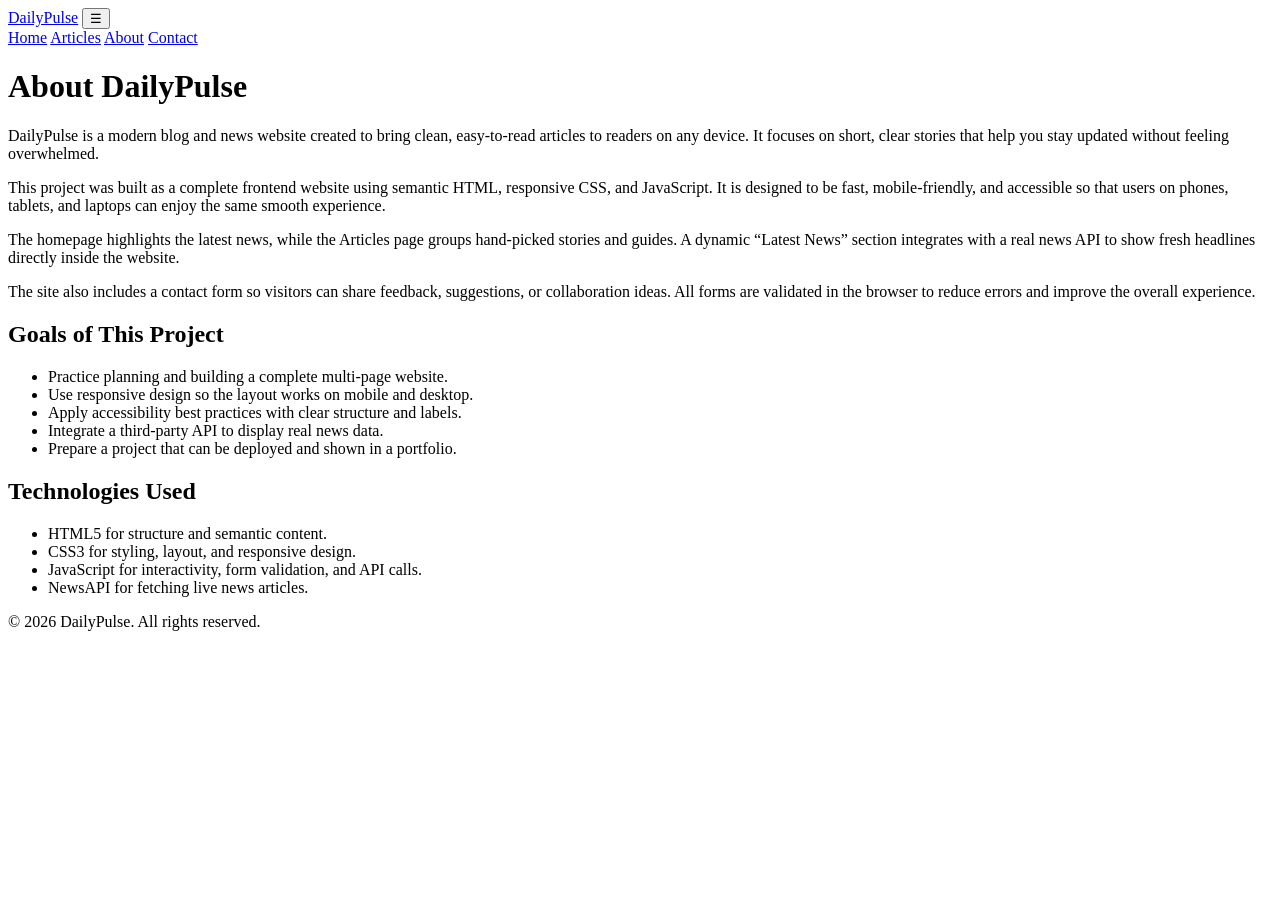
==== about.html @ 52040c7a "Add about.html for DailyPulse website" ====
<!DOCTYPE html>
<html lang="en">
<head>
  <meta charset="UTF-8" />
  <meta name="viewport" content="width=device-width, initial-scale=1.0" />
  <meta name="description" content="About DailyPulse news website." />
  <title>DailyPulse | About</title>
  <link rel="stylesheet" href="css/style.css" />
  <script defer src="js/main.js"></script>
</head>
<body>
  <header class="site-header">
    <div class="container header-inner">
      <a href="index.html" class="logo">DailyPulse</a>
      <button class="menu-toggle" aria-label="Toggle navigation" aria-expanded="false">☰</button>
      <nav class="nav">
        <a href="index.html">Home</a>
        <a href="articles.html">Articles</a>
        <a href="about.html" class="active">About</a>
        <a href="contact.html">Contact</a>
      </nav>
    </div>
  </header>

  <main class="container section">
    <h1>About DailyPulse</h1>

    <p>
      DailyPulse is a modern blog and news website created to bring clean, easy‑to‑read articles to readers on any device.
      It focuses on short, clear stories that help you stay updated without feeling overwhelmed.
    </p>

    <p>
      This project was built as a complete frontend website using semantic HTML, responsive CSS, and JavaScript.
      It is designed to be fast, mobile‑friendly, and accessible so that users on phones, tablets, and laptops can enjoy the same smooth experience.
    </p>

    <p>
      The homepage highlights the latest news, while the Articles page groups hand‑picked stories and guides.
      A dynamic “Latest News” section integrates with a real news API to show fresh headlines directly inside the website.
    </p>

    <p>
      The site also includes a contact form so visitors can share feedback, suggestions, or collaboration ideas.
      All forms are validated in the browser to reduce errors and improve the overall experience.
    </p>

    <h2>Goals of This Project</h2>
    <ul>
      <li>Practice planning and building a complete multi‑page website.</li>
      <li>Use responsive design so the layout works on mobile and desktop.</li>
      <li>Apply accessibility best practices with clear structure and labels.</li>
      <li>Integrate a third‑party API to display real news data.</li>
      <li>Prepare a project that can be deployed and shown in a portfolio.</li>
    </ul>

    <h2>Technologies Used</h2>
    <ul>
      <li>HTML5 for structure and semantic content.</li>
      <li>CSS3 for styling, layout, and responsive design.</li>
      <li>JavaScript for interactivity, form validation, and API calls.</li>
      <li>NewsAPI for fetching live news articles.</li>
    </ul>
  </main>

  <footer class="site-footer">
    <div class="container">
      <p>© 2026 DailyPulse. All rights reserved.</p>
    </div>
  </footer>
</body>
</html>
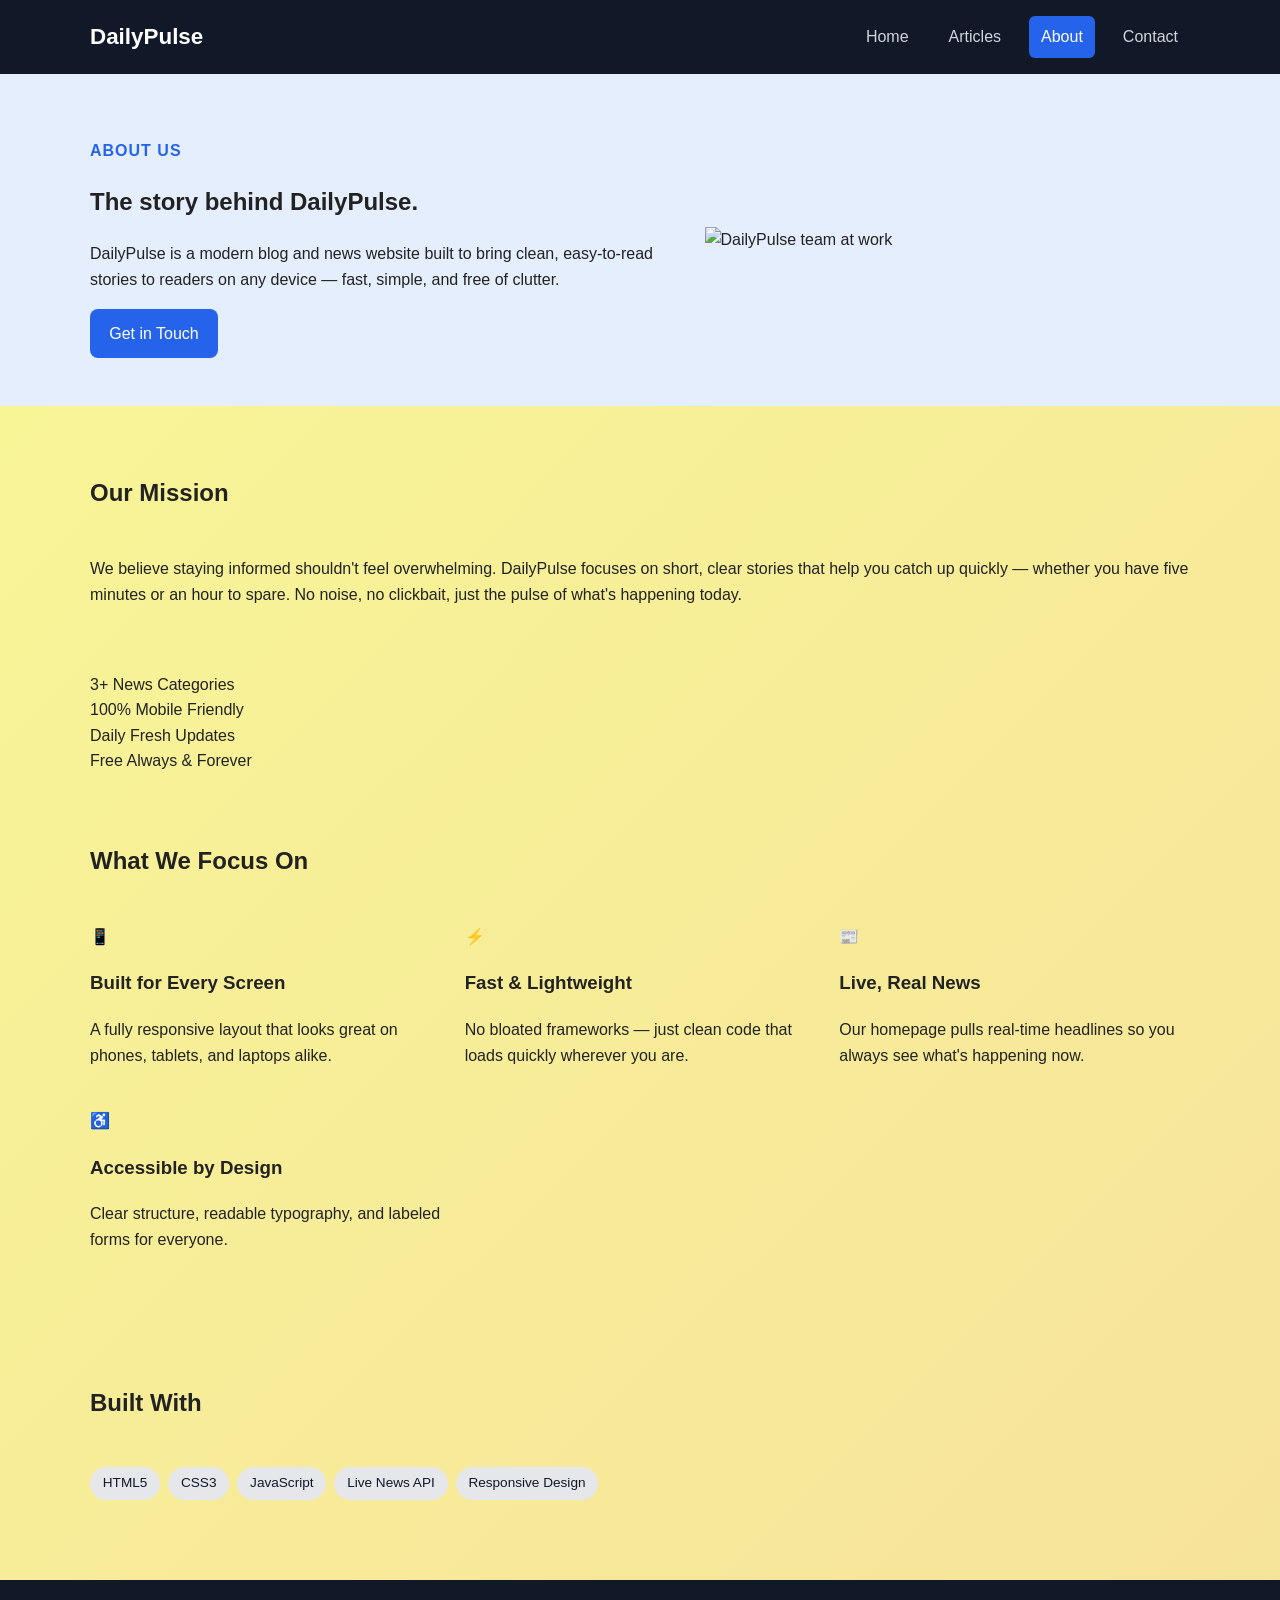
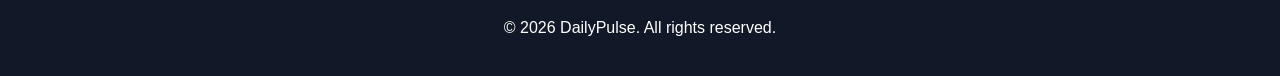
==== commit 72b90369: "Update about.html" ====
--- a/about.html
+++ b/about.html
@@ -3,10 +3,14 @@
 <head>
   <meta charset="UTF-8" />
   <meta name="viewport" content="width=device-width, initial-scale=1.0" />
-  <meta name="description" content="About DailyPulse news website." />
   <title>DailyPulse | About</title>
+  <meta name="description" content="Learn about DailyPulse — a clean, modern news and blog website delivering fresh stories every day." />
+  <link rel="manifest" href="manifest.json">
+  <link rel="icon" type="image/png" sizes="192x192" href="icons/launchericon-192x192.png">
+  <link rel="apple-touch-icon" href="icons/launchericon-192x192.png">
+  <meta name="theme-color" content="#2563eb">
   <link rel="stylesheet" href="css/style.css" />
-  <script defer src="js/main.js"></script>
+  <script defer src="main/main.js"></script>
 </head>
 <body>
   <header class="site-header">
@@ -22,45 +26,101 @@
     </div>
   </header>
 
-  <main class="container section">
-    <h1>About DailyPulse</h1>
+  <main>
+    <!-- Page hero -->
+    <section class="hero">
+      <div class="container hero-grid">
+        <div class="hero-content">
+          <p class="eyebrow">About Us</p>
+          <h1>The story behind DailyPulse.</h1>
+          <p>
+            DailyPulse is a modern blog and news website built to bring clean, easy-to-read
+            stories to readers on any device — fast, simple, and free of clutter.
+          </p>
+          <a href="contact.html" class="btn">Get in Touch</a>
+        </div>
+        <div class="hero-image">
+          <img src="hero.jpg?v=2" alt="DailyPulse team at work" loading="lazy" />
+        </div>
+      </div>
+    </section>
 
-    <p>
-      DailyPulse is a modern blog and news website created to bring clean, easy‑to‑read articles to readers on any device.
-      It focuses on short, clear stories that help you stay updated without feeling overwhelmed.
-    </p>
+    <!-- Mission -->
+    <section class="container section">
+      <div class="section-header">
+        <h2>Our Mission</h2>
+      </div>
+      <p>
+        We believe staying informed shouldn't feel overwhelming. DailyPulse focuses on
+        short, clear stories that help you catch up quickly — whether you have five minutes
+        or an hour to spare. No noise, no clickbait, just the pulse of what's happening today.
+      </p>
+    </section>
 
-    <p>
-      This project was built as a complete frontend website using semantic HTML, responsive CSS, and JavaScript.
-      It is designed to be fast, mobile‑friendly, and accessible so that users on phones, tablets, and laptops can enjoy the same smooth experience.
-    </p>
+    <!-- Stats strip -->
+    <section class="container">
+      <div class="stats-grid">
+        <div class="stat-card">
+          <span class="stat-number">3+</span>
+          <span class="stat-label">News Categories</span>
+        </div>
+        <div class="stat-card">
+          <span class="stat-number">100%</span>
+          <span class="stat-label">Mobile Friendly</span>
+        </div>
+        <div class="stat-card">
+          <span class="stat-number">Daily</span>
+          <span class="stat-label">Fresh Updates</span>
+        </div>
+        <div class="stat-card">
+          <span class="stat-number">Free</span>
+          <span class="stat-label">Always & Forever</span>
+        </div>
+      </div>
+    </section>
 
-    <p>
-      The homepage highlights the latest news, while the Articles page groups hand‑picked stories and guides.
-      A dynamic “Latest News” section integrates with a real news API to show fresh headlines directly inside the website.
-    </p>
+    <!-- Goals -->
+    <section class="container section">
+      <div class="section-header">
+        <h2>What We Focus On</h2>
+      </div>
+      <div class="card-grid feature-grid">
+        <div class="feature-card">
+          <div class="feature-icon">📱</div>
+          <h3>Built for Every Screen</h3>
+          <p>A fully responsive layout that looks great on phones, tablets, and laptops alike.</p>
+        </div>
+        <div class="feature-card">
+          <div class="feature-icon">⚡</div>
+          <h3>Fast & Lightweight</h3>
+          <p>No bloated frameworks — just clean code that loads quickly wherever you are.</p>
+        </div>
+        <div class="feature-card">
+          <div class="feature-icon">📰</div>
+          <h3>Live, Real News</h3>
+          <p>Our homepage pulls real-time headlines so you always see what's happening now.</p>
+        </div>
+        <div class="feature-card">
+          <div class="feature-icon">♿</div>
+          <h3>Accessible by Design</h3>
+          <p>Clear structure, readable typography, and labeled forms for everyone.</p>
+        </div>
+      </div>
+    </section>
 
-    <p>
-      The site also includes a contact form so visitors can share feedback, suggestions, or collaboration ideas.
-      All forms are validated in the browser to reduce errors and improve the overall experience.
-    </p>
-
-    <h2>Goals of This Project</h2>
-    <ul>
-      <li>Practice planning and building a complete multi‑page website.</li>
-      <li>Use responsive design so the layout works on mobile and desktop.</li>
-      <li>Apply accessibility best practices with clear structure and labels.</li>
-      <li>Integrate a third‑party API to display real news data.</li>
-      <li>Prepare a project that can be deployed and shown in a portfolio.</li>
-    </ul>
-
-    <h2>Technologies Used</h2>
-    <ul>
-      <li>HTML5 for structure and semantic content.</li>
-      <li>CSS3 for styling, layout, and responsive design.</li>
-      <li>JavaScript for interactivity, form validation, and API calls.</li>
-      <li>NewsAPI for fetching live news articles.</li>
-    </ul>
+    <!-- Tech stack -->
+    <section class="container section">
+      <div class="section-header">
+        <h2>Built With</h2>
+      </div>
+      <div class="article-tags">
+        <span class="tag">HTML5</span>
+        <span class="tag">CSS3</span>
+        <span class="tag">JavaScript</span>
+        <span class="tag">Live News API</span>
+        <span class="tag">Responsive Design</span>
+      </div>
+    </section>
   </main>
 
   <footer class="site-footer">
--- a/css/style.css
+++ b/css/style.css
@@ -0,0 +1,305 @@
+* {
+  box-sizing: border-box;
+}
+
+body {
+  margin: 0;
+  font-family: Arial, sans-serif;
+  line-height: 1.6;
+  color: #222;
+  background: linear-gradient(135deg, #f1f13b89, #ea8f2670, #f22eaa6d);
+  background-size: 400% 400%;
+  animation: bgGradientMove 18s ease infinite;
+}
+
+img {
+  max-width: 100%;
+  display: block;
+}
+
+a {
+  text-decoration: none;
+  color: inherit;
+}
+
+.container {
+  width: min(1100px, 92%);
+  margin: 0 auto;
+}
+
+.site-header {
+  position: sticky;
+  top: 0;
+  z-index: 1000;
+  background: #111827;
+  color: #fff;
+}
+.site-footer {
+  background: #111827;
+  color: #fff;
+}
+
+.header-inner {
+  display: flex;
+  align-items: center;
+  justify-content: space-between;
+  padding: 1rem 0;
+  gap: 1rem;
+}
+
+.logo {
+  font-size: 1.4rem;
+  font-weight: 700;
+}
+
+.nav {
+  display: flex;
+  gap: 1rem;
+}
+
+.nav a {
+  color: #d1d5db;
+  padding: 0.5rem 0.75rem;
+  border-radius: 6px;
+}
+
+.nav a.active,
+.nav a:hover {
+  background: #2563eb;
+  color: #fff;
+}
+
+.menu-toggle {
+  display: none;
+  background: transparent;
+  color: #fff;
+  border: 1px solid #fff;
+  padding: 0.4rem 0.7rem;
+  border-radius: 6px;
+  cursor: pointer;
+}
+
+.hero {
+  background: #e5eefc;
+  padding: 3rem 0;
+}
+
+.hero-grid {
+  display: grid;
+  grid-template-columns: 1.2fr 1fr;
+  gap: 2rem;
+  align-items: center;
+}
+
+.eyebrow {
+  color: #2563eb;
+  font-weight: 700;
+  text-transform: uppercase;
+  letter-spacing: 1px;
+}
+
+.section {
+  padding: 3rem 0;
+}
+
+.card-grid {
+  display: grid;
+  grid-template-columns: repeat(3, 1fr);
+  gap: 1.5rem;
+}
+
+.card {
+  background: #fff;
+  border-radius: 12px;
+  overflow: hidden;
+  box-shadow: 0 8px 24px rgba(0,0,0,0.08);
+  position: relative;
+  transition: transform 0.2s ease, box-shadow 0.2s ease;
+}
+
+.card:hover {
+  transform: translateY(-4px);
+  box-shadow: 0 12px 30px rgba(0, 0, 0, 0.14);
+}
+
+.card img {
+  height: 180px;
+  object-fit: cover;
+}
+
+.card-body {
+  padding: 1rem;
+}
+
+.card-body h3 {
+  margin-top: 0;
+}
+
+.card-body p {
+  font-size: 0.9rem;
+  color: #4b5563;
+}
+
+.card-meta {
+  display: flex;
+  justify-content: space-between;
+  font-size: 0.8rem;
+  color: #6b7280;
+  margin-top: 0.4rem;
+}
+
+.article-list {
+  display: grid;
+  gap: 1rem;
+}
+
+.article-item,
+.newsletter,
+.contact-form {
+  background: #fff;
+  padding: 1.5rem;
+  border-radius: 12px;
+  box-shadow: 0 8px 24px rgba(0,0,0,0.08);
+}
+
+.article-categories {
+  margin-bottom: 2rem;
+}
+
+.article-tags {
+  display: flex;
+  flex-wrap: wrap;
+  gap: 0.5rem;
+  margin-top: 0.75rem;
+}
+
+.tag {
+  background: #e5e7eb;
+  color: #111827;
+  padding: 0.35rem 0.8rem;
+  border-radius: 999px;
+  font-size: 0.85rem;
+}
+
+.article-featured .featured {
+  border-left: 4px solid #2563eb;
+}
+
+.btn {
+  display: inline-block;
+  background: #2563eb;
+  color: #fff;
+  padding: 0.75rem 1.2rem;
+  border: none;
+  border-radius: 8px;
+  cursor: pointer;
+}
+
+.newsletter-form,
+.contact-form {
+  display: grid;
+  gap: 1rem;
+  margin-top: 1rem;
+}
+
+.form-group {
+  display: grid;
+  gap: 0.4rem;
+}
+
+input,
+textarea {
+  width: 100%;
+  padding: 0.85rem;
+  border: 1px solid #cbd5e1;
+  border-radius: 8px;
+  font: inherit;
+}
+
+.error {
+  color: #dc2626;
+  font-size: 0.9rem;
+}
+
+.success {
+  color: #16a34a;
+  font-weight: 700;
+}
+
+.site-footer {
+  text-align: center;
+  padding: 1.2rem 0;
+  margin-top: 2rem;
+}
+
+.section-header {
+  display: flex;
+  justify-content: space-between;
+  align-items: center;
+  gap: 1rem;
+  margin-bottom: 1.5rem;
+}
+
+.topic-filter {
+  display: flex;
+  gap: 0.5rem;
+  flex-wrap: wrap;
+}
+
+.topic-btn {
+  background: #e5e7eb;
+  border: none;
+  padding: 0.4rem 0.9rem;
+  border-radius: 999px;
+  font-size: 0.9rem;
+  cursor: pointer;
+}
+
+.topic-btn.active {
+  background: #2563eb;
+  color: #fff;
+}
+
+.news-grid {
+  min-height: 120px;
+}
+
+@keyframes bgGradientMove {
+  0% {
+    background-position: 0% 50%;
+  }
+  50% {
+    background-position: 100% 50%;
+  }
+  100% {
+    background-position: 0% 50%;
+  }
+}
+
+@media (max-width: 900px) {
+  .hero-grid,
+  .card-grid {
+    grid-template-columns: 1fr;
+  }
+}
+
+@media (max-width: 768px) {
+  .menu-toggle {
+    display: block;
+  }
+
+  .nav {
+    display: none;
+    flex-direction: column;
+    width: 100%;
+    padding-top: 1rem;
+  }
+
+  .nav.open {
+    display: flex;
+  }
+
+  .header-inner {
+    flex-wrap: wrap;
+  }
+}
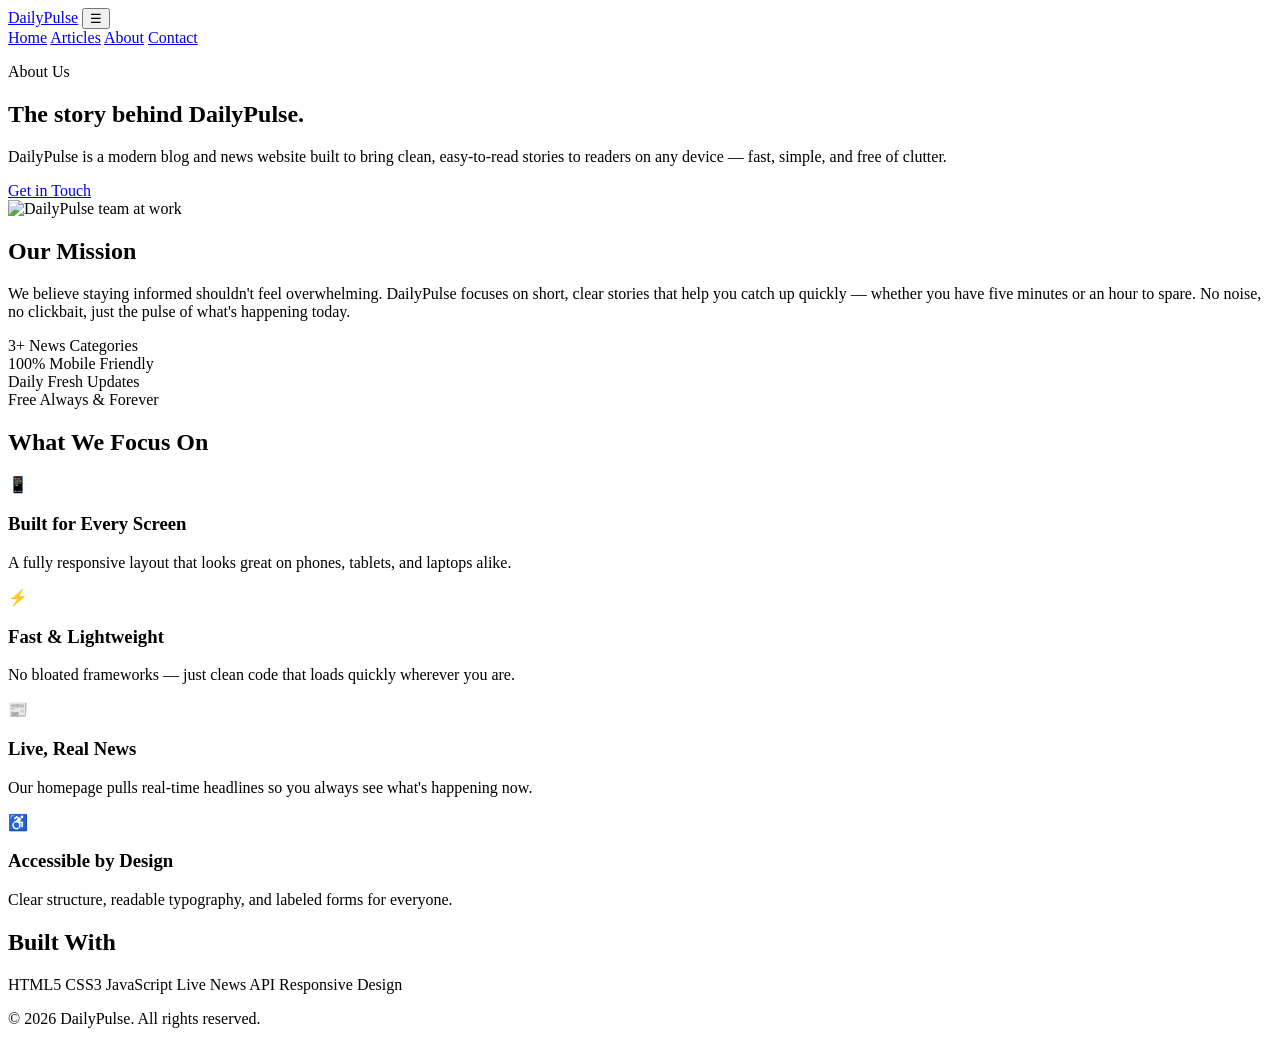
==== commit 02020133: "Update about.html" ====
--- a/about.html
+++ b/about.html
@@ -46,7 +46,7 @@
     </section>
 
     <!-- Mission -->
-    <section class="container section">
+    <section class="container section reveal">
       <div class="section-header">
         <h2>Our Mission</h2>
       </div>
@@ -58,7 +58,7 @@
     </section>
 
     <!-- Stats strip -->
-    <section class="container">
+    <section class="container reveal">
       <div class="stats-grid">
         <div class="stat-card">
           <span class="stat-number">3+</span>
@@ -80,7 +80,7 @@
     </section>
 
     <!-- Goals -->
-    <section class="container section">
+    <section class="container section reveal">
       <div class="section-header">
         <h2>What We Focus On</h2>
       </div>
@@ -109,7 +109,7 @@
     </section>
 
     <!-- Tech stack -->
-    <section class="container section">
+    <section class="container section reveal">
       <div class="section-header">
         <h2>Built With</h2>
       </div>
--- a/css/style.css
+++ b/css/style.css
@@ -1,305 +1,166 @@
-* {
-  box-sizing: border-box;
+/* ============ Animations & Hover Effects ============ */
+
+/* Smooth transitions on everything interactive by default */
+a, button, .card, .article-item, .feature-card, .stat-card,
+.contact-info-card, .tag, .topic-btn, .nav a, .btn, img {
+  transition: all 0.25s ease;
 }
 
-body {
-  margin: 0;
-  font-family: Arial, sans-serif;
-  line-height: 1.6;
-  color: #222;
-  background: linear-gradient(135deg, #f1f13b89, #ea8f2670, #f22eaa6d);
-  background-size: 400% 400%;
-  animation: bgGradientMove 18s ease infinite;
+/* --- Logo --- */
+.logo {
+  display: inline-block;
+}
+.logo:hover {
+  color: #60a5fa;
+  transform: scale(1.04);
 }
 
-img {
-  max-width: 100%;
-  display: block;
+/* --- Nav links --- */
+.nav a {
+  position: relative;
+}
+.nav a:hover {
+  transform: translateY(-2px);
 }
 
-a {
-  text-decoration: none;
-  color: inherit;
+/* --- Buttons --- */
+.btn {
+  position: relative;
+  overflow: hidden;
+}
+.btn:hover {
+  background: #1d4ed8;
+  transform: translateY(-3px);
+  box-shadow: 0 10px 20px rgba(37, 99, 235, 0.35);
+}
+.btn:active {
+  transform: translateY(0);
+  box-shadow: 0 4px 10px rgba(37, 99, 235, 0.3);
 }
 
-.container {
-  width: min(1100px, 92%);
-  margin: 0 auto;
+/* --- Topic filter buttons --- */
+.topic-btn:hover {
+  background: #cbd5e1;
+  transform: translateY(-2px);
+}
+.topic-btn.active:hover {
+  background: #1d4ed8;
 }
 
-.site-header {
-  position: sticky;
-  top: 0;
-  z-index: 1000;
-  background: #111827;
+/* --- Tags --- */
+.tag {
+  cursor: default;
+}
+.tag:hover {
+  background: #2563eb;
   color: #fff;
-}
-.site-footer {
-  background: #111827;
-  color: #fff;
+  transform: translateY(-2px);
 }
 
-.header-inner {
-  display: flex;
-  align-items: center;
-  justify-content: space-between;
-  padding: 1rem 0;
-  gap: 1rem;
-}
-
-.logo {
-  font-size: 1.4rem;
-  font-weight: 700;
-}
-
-.nav {
-  display: flex;
-  gap: 1rem;
-}
-
-.nav a {
-  color: #d1d5db;
-  padding: 0.5rem 0.75rem;
-  border-radius: 6px;
-}
-
-.nav a.active,
-.nav a:hover {
-  background: #2563eb;
-  color: #fff;
-}
-
-.menu-toggle {
-  display: none;
-  background: transparent;
-  color: #fff;
-  border: 1px solid #fff;
-  padding: 0.4rem 0.7rem;
-  border-radius: 6px;
-  cursor: pointer;
-}
-
-.hero {
-  background: #e5eefc;
-  padding: 3rem 0;
-}
-
-.hero-grid {
-  display: grid;
-  grid-template-columns: 1.2fr 1fr;
-  gap: 2rem;
-  align-items: center;
-}
-
-.eyebrow {
-  color: #2563eb;
-  font-weight: 700;
-  text-transform: uppercase;
-  letter-spacing: 1px;
-}
-
-.section {
-  padding: 3rem 0;
-}
-
-.card-grid {
-  display: grid;
-  grid-template-columns: repeat(3, 1fr);
-  gap: 1.5rem;
-}
-
-.card {
-  background: #fff;
-  border-radius: 12px;
-  overflow: hidden;
-  box-shadow: 0 8px 24px rgba(0,0,0,0.08);
-  position: relative;
-  transition: transform 0.2s ease, box-shadow 0.2s ease;
-}
-
+/* --- Cards (news, article, feature, stat, contact-info) --- */
 .card:hover {
-  transform: translateY(-4px);
-  box-shadow: 0 12px 30px rgba(0, 0, 0, 0.14);
+  transform: translateY(-8px);
+  box-shadow: 0 18px 40px rgba(0, 0, 0, 0.18);
 }
 
 .card img {
-  height: 180px;
-  object-fit: cover;
+  transition: transform 0.4s ease;
+}
+.card:hover img {
+  transform: scale(1.06);
 }
 
-.card-body {
-  padding: 1rem;
+.feature-card,
+.stat-card,
+.contact-info-card,
+.article-item {
+  transform: translateY(0);
+}
+.feature-card:hover,
+.stat-card:hover,
+.contact-info-card:hover,
+.article-item:hover {
+  transform: translateY(-6px);
+  box-shadow: 0 16px 34px rgba(0, 0, 0, 0.14);
 }
 
-.card-body h3 {
-  margin-top: 0;
+.feature-icon {
+  display: inline-block;
+  transition: transform 0.3s ease;
+}
+.feature-card:hover .feature-icon {
+  transform: scale(1.2) rotate(-4deg);
 }
 
-.card-body p {
-  font-size: 0.9rem;
-  color: #4b5563;
+/* --- Hero image gentle float --- */
+.hero-image img {
+  animation: heroFloat 5s ease-in-out infinite;
+}
+@keyframes heroFloat {
+  0%, 100% { transform: translateY(0); }
+  50% { transform: translateY(-10px); }
 }
 
-.card-meta {
-  display: flex;
-  justify-content: space-between;
-  font-size: 0.8rem;
-  color: #6b7280;
-  margin-top: 0.4rem;
+/* --- Read more link arrow motion --- */
+.read-more {
+  display: inline-flex;
+  align-items: center;
+  gap: 0.3rem;
+}
+.read-more:hover {
+  gap: 0.55rem;
+  color: #1d4ed8;
 }
 
-.article-list {
-  display: grid;
-  gap: 1rem;
+/* --- Form inputs --- */
+input, textarea {
+  transition: border-color 0.2s ease, box-shadow 0.2s ease;
+}
+input:focus, textarea:focus {
+  outline: none;
+  border-color: #2563eb;
+  box-shadow: 0 0 0 3px rgba(37, 99, 235, 0.15);
 }
 
-.article-item,
-.newsletter,
-.contact-form {
-  background: #fff;
-  padding: 1.5rem;
-  border-radius: 12px;
-  box-shadow: 0 8px 24px rgba(0,0,0,0.08);
+/* --- Scroll reveal (elements start hidden, JS adds .in-view) --- */
+.reveal {
+  opacity: 0;
+  transform: translateY(24px);
+  transition: opacity 0.6s ease, transform 0.6s ease;
+}
+.reveal.in-view {
+  opacity: 1;
+  transform: translateY(0);
 }
 
-.article-categories {
-  margin-bottom: 2rem;
+/* --- Badge pulse --- */
+.badge {
+  animation: badgePulse 2.4s ease-in-out infinite;
+}
+@keyframes badgePulse {
+  0%, 100% { box-shadow: 0 0 0 0 rgba(37, 99, 235, 0.45); }
+  50% { box-shadow: 0 0 0 6px rgba(37, 99, 235, 0); }
 }
 
-.article-tags {
-  display: flex;
-  flex-wrap: wrap;
-  gap: 0.5rem;
-  margin-top: 0.75rem;
+/* --- Page load fade-in for hero/banner sections --- */
+.hero, .page-banner {
+  animation: fadeInDown 0.7s ease both;
+}
+@keyframes fadeInDown {
+  from { opacity: 0; transform: translateY(-16px); }
+  to { opacity: 1; transform: translateY(0); }
 }
 
-.tag {
-  background: #e5e7eb;
-  color: #111827;
-  padding: 0.35rem 0.8rem;
-  border-radius: 999px;
-  font-size: 0.85rem;
+/* --- Footer link hover (if any added later) --- */
+.site-footer a:hover {
+  color: #60a5fa;
 }
 
-.article-featured .featured {
-  border-left: 4px solid #2563eb;
-}
-
-.btn {
-  display: inline-block;
-  background: #2563eb;
-  color: #fff;
-  padding: 0.75rem 1.2rem;
-  border: none;
-  border-radius: 8px;
-  cursor: pointer;
-}
-
-.newsletter-form,
-.contact-form {
-  display: grid;
-  gap: 1rem;
-  margin-top: 1rem;
-}
-
-.form-group {
-  display: grid;
-  gap: 0.4rem;
-}
-
-input,
-textarea {
-  width: 100%;
-  padding: 0.85rem;
-  border: 1px solid #cbd5e1;
-  border-radius: 8px;
-  font: inherit;
-}
-
-.error {
-  color: #dc2626;
-  font-size: 0.9rem;
-}
-
-.success {
-  color: #16a34a;
-  font-weight: 700;
-}
-
-.site-footer {
-  text-align: center;
-  padding: 1.2rem 0;
-  margin-top: 2rem;
-}
-
-.section-header {
-  display: flex;
-  justify-content: space-between;
-  align-items: center;
-  gap: 1rem;
-  margin-bottom: 1.5rem;
-}
-
-.topic-filter {
-  display: flex;
-  gap: 0.5rem;
-  flex-wrap: wrap;
-}
-
-.topic-btn {
-  background: #e5e7eb;
-  border: none;
-  padding: 0.4rem 0.9rem;
-  border-radius: 999px;
-  font-size: 0.9rem;
-  cursor: pointer;
-}
-
-.topic-btn.active {
-  background: #2563eb;
-  color: #fff;
-}
-
-.news-grid {
-  min-height: 120px;
-}
-
-@keyframes bgGradientMove {
-  0% {
-    background-position: 0% 50%;
-  }
-  50% {
-    background-position: 100% 50%;
-  }
-  100% {
-    background-position: 0% 50%;
+/* --- Respect reduced motion preference --- */
+@media (prefers-reduced-motion: reduce) {
+  *, *::before, *::after {
+    animation-duration: 0.001ms !important;
+    animation-iteration-count: 1 !important;
+    transition-duration: 0.001ms !important;
   }
 }
-
-@media (max-width: 900px) {
-  .hero-grid,
-  .card-grid {
-    grid-template-columns: 1fr;
-  }
-}
-
-@media (max-width: 768px) {
-  .menu-toggle {
-    display: block;
-  }
-
-  .nav {
-    display: none;
-    flex-direction: column;
-    width: 100%;
-    padding-top: 1rem;
-  }
-
-  .nav.open {
-    display: flex;
-  }
-
-  .header-inner {
-    flex-wrap: wrap;
-  }
-}
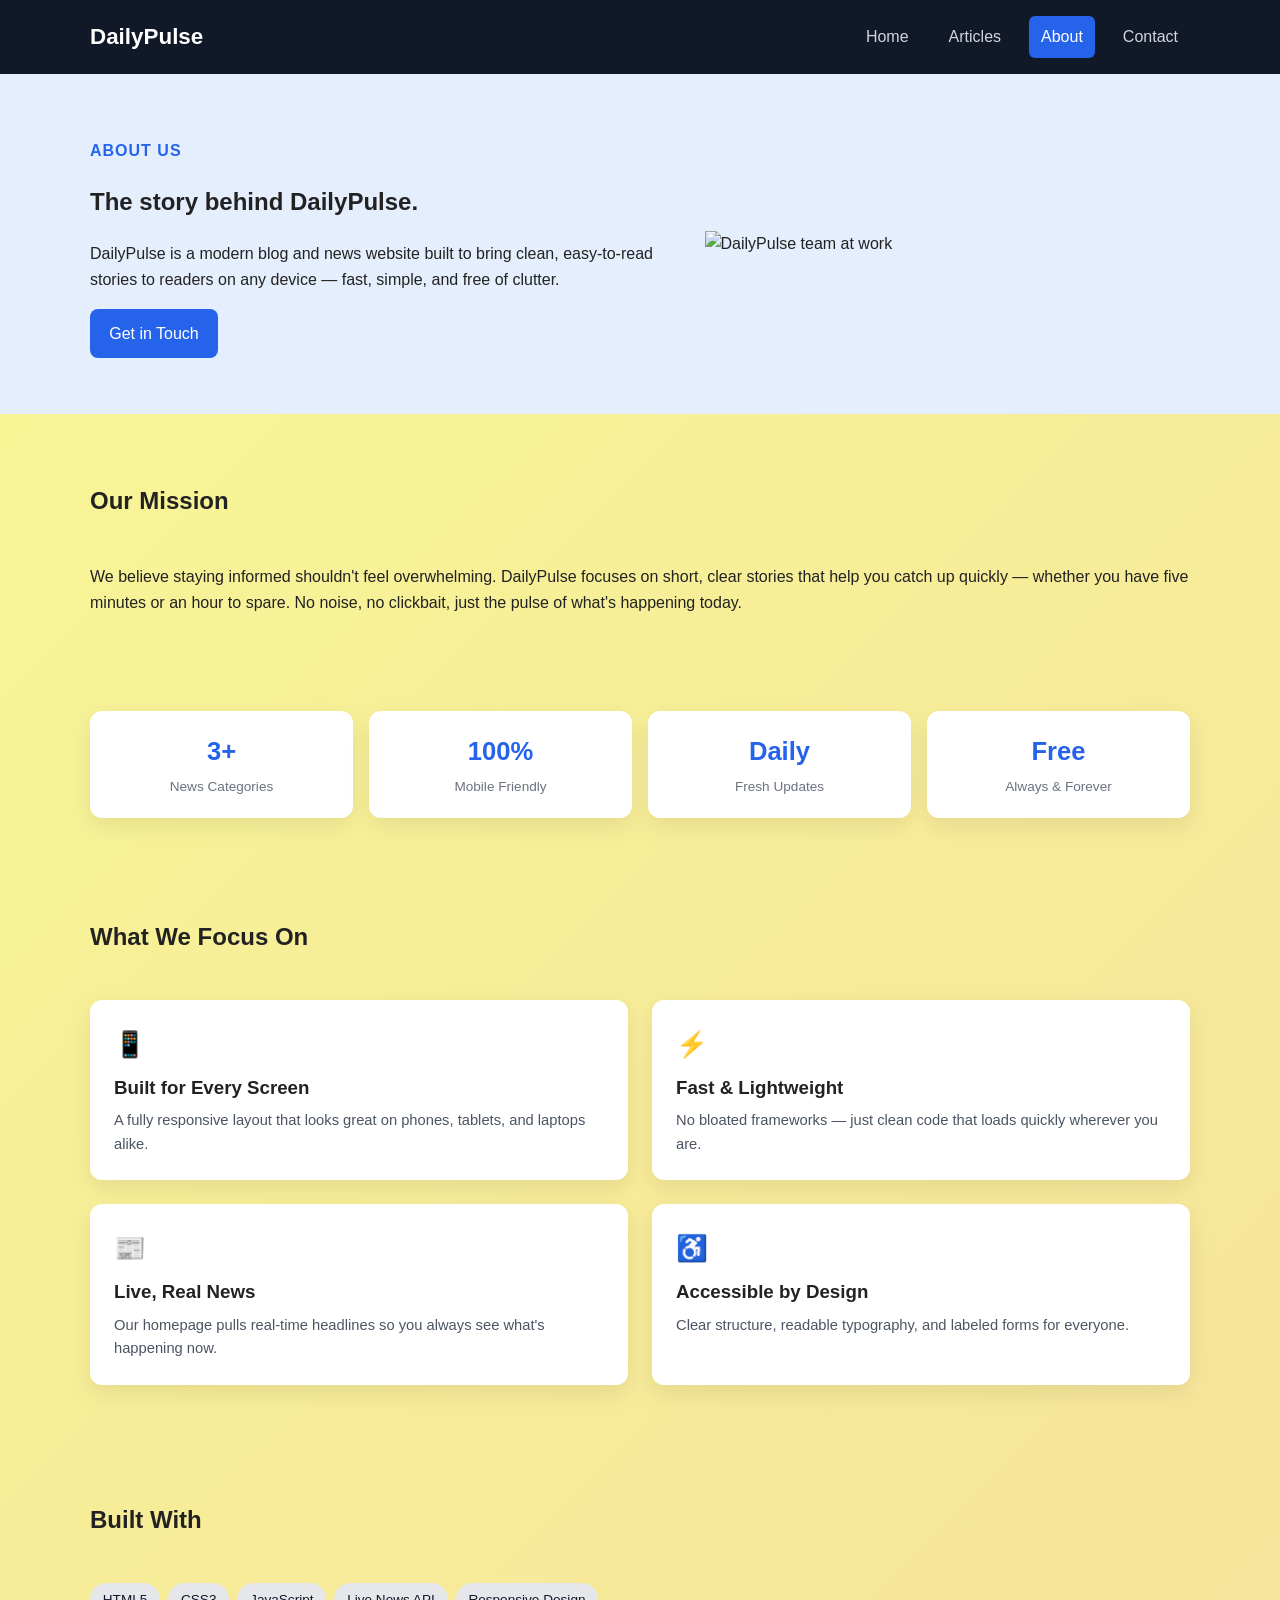
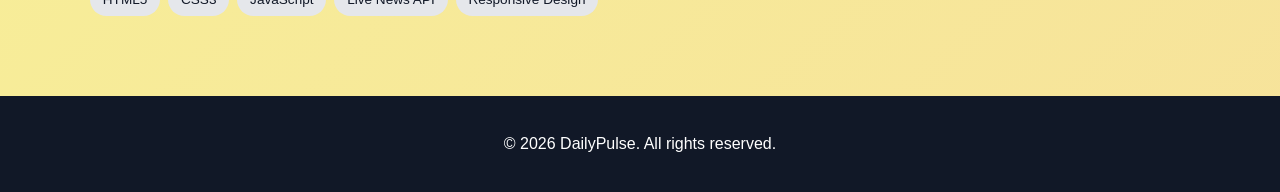
==== commit f1b01a3a: "Update about.html" ====
--- a/about.html
+++ b/about.html
@@ -40,7 +40,7 @@
           <a href="contact.html" class="btn">Get in Touch</a>
         </div>
         <div class="hero-image">
-          <img src="hero.jpg?v=2" alt="DailyPulse team at work" loading="lazy" />
+          <img src="hero(2).jpg?v=2" alt="DailyPulse team at work" loading="lazy" />
         </div>
       </div>
     </section>
--- a/css/style.css
+++ b/css/style.css
@@ -1,12 +1,472 @@
+* {
+  box-sizing: border-box;
+}
+
+body {
+  margin: 0;
+  font-family: Arial, sans-serif;
+  line-height: 1.6;
+  color: #222;
+  background: linear-gradient(135deg, #f1f13b89, #ea8f2670, #f22eaa6d);
+  background-size: 400% 400%;
+  animation: bgGradientMove 18s ease infinite;
+}
+
+img {
+  max-width: 100%;
+  display: block;
+}
+
+a {
+  text-decoration: none;
+  color: inherit;
+}
+
+.container {
+  width: min(1100px, 92%);
+  margin: 0 auto;
+}
+
+.site-header {
+  position: sticky;
+  top: 0;
+  z-index: 1000;
+  background: #111827;
+  color: #fff;
+}
+.site-footer {
+  background: #111827;
+  color: #fff;
+}
+
+.header-inner {
+  display: flex;
+  align-items: center;
+  justify-content: space-between;
+  padding: 1rem 0;
+  gap: 1rem;
+}
+
+.logo {
+  font-size: 1.4rem;
+  font-weight: 700;
+}
+
+.nav {
+  display: flex;
+  gap: 1rem;
+}
+
+.nav a {
+  color: #d1d5db;
+  padding: 0.5rem 0.75rem;
+  border-radius: 6px;
+}
+
+.nav a.active,
+.nav a:hover {
+  background: #2563eb;
+  color: #fff;
+}
+
+.menu-toggle {
+  display: none;
+  background: transparent;
+  color: #fff;
+  border: 1px solid #fff;
+  padding: 0.4rem 0.7rem;
+  border-radius: 6px;
+  cursor: pointer;
+}
+
+.hero {
+  background: #e5eefc;
+  padding: 3rem 0;
+}
+
+.hero-grid {
+  display: grid;
+  grid-template-columns: 1.2fr 1fr;
+  gap: 2rem;
+  align-items: center;
+}
+
+.eyebrow {
+  color: #2563eb;
+  font-weight: 700;
+  text-transform: uppercase;
+  letter-spacing: 1px;
+}
+
+.section {
+  padding: 3rem 0;
+}
+
+.card-grid {
+  display: grid;
+  grid-template-columns: repeat(3, 1fr);
+  gap: 1.5rem;
+}
+
+.card {
+  background: #fff;
+  border-radius: 12px;
+  overflow: hidden;
+  box-shadow: 0 8px 24px rgba(0,0,0,0.08);
+  position: relative;
+  transition: transform 0.2s ease, box-shadow 0.2s ease;
+}
+
+.card:hover {
+  transform: translateY(-4px);
+  box-shadow: 0 12px 30px rgba(0, 0, 0, 0.14);
+}
+
+.card img {
+  height: 180px;
+  object-fit: cover;
+}
+
+.card-body {
+  padding: 1rem;
+}
+
+.card-body h3 {
+  margin-top: 0;
+}
+
+.card-body p {
+  font-size: 0.9rem;
+  color: #4b5563;
+}
+
+.card-meta {
+  display: flex;
+  justify-content: space-between;
+  font-size: 0.8rem;
+  color: #6b7280;
+  margin-top: 0.4rem;
+}
+
+.article-list {
+  display: grid;
+  gap: 1rem;
+}
+
+.article-item,
+.newsletter,
+.contact-form {
+  background: #fff;
+  padding: 1.5rem;
+  border-radius: 12px;
+  box-shadow: 0 8px 24px rgba(0,0,0,0.08);
+}
+
+.article-categories {
+  margin-bottom: 2rem;
+}
+
+.article-tags {
+  display: flex;
+  flex-wrap: wrap;
+  gap: 0.5rem;
+  margin-top: 0.75rem;
+}
+
+.tag {
+  background: #e5e7eb;
+  color: #111827;
+  padding: 0.35rem 0.8rem;
+  border-radius: 999px;
+  font-size: 0.85rem;
+}
+
+.article-featured .featured {
+  border-left: 4px solid #2563eb;
+}
+
+.btn {
+  display: inline-block;
+  background: #2563eb;
+  color: #fff;
+  padding: 0.75rem 1.2rem;
+  border: none;
+  border-radius: 8px;
+  cursor: pointer;
+}
+
+.newsletter-form,
+.contact-form {
+  display: grid;
+  gap: 1rem;
+  margin-top: 1rem;
+}
+
+.form-group {
+  display: grid;
+  gap: 0.4rem;
+}
+
+input,
+textarea {
+  width: 100%;
+  padding: 0.85rem;
+  border: 1px solid #cbd5e1;
+  border-radius: 8px;
+  font: inherit;
+}
+
+.error {
+  color: #dc2626;
+  font-size: 0.9rem;
+}
+
+.success {
+  color: #16a34a;
+  font-weight: 700;
+}
+
+.site-footer {
+  text-align: center;
+  padding: 1.2rem 0;
+  margin-top: 2rem;
+}
+
+.section-header {
+  display: flex;
+  justify-content: space-between;
+  align-items: center;
+  gap: 1rem;
+  margin-bottom: 1.5rem;
+}
+
+.topic-filter {
+  display: flex;
+  gap: 0.5rem;
+  flex-wrap: wrap;
+}
+
+.topic-btn {
+  background: #e5e7eb;
+  border: none;
+  padding: 0.4rem 0.9rem;
+  border-radius: 999px;
+  font-size: 0.9rem;
+  cursor: pointer;
+}
+
+.topic-btn.active {
+  background: #2563eb;
+  color: #fff;
+}
+
+.news-grid {
+  min-height: 120px;
+}
+
+@keyframes bgGradientMove {
+  0% {
+    background-position: 0% 50%;
+  }
+  50% {
+    background-position: 100% 50%;
+  }
+  100% {
+    background-position: 0% 50%;
+  }
+}
+
+@media (max-width: 900px) {
+  .hero-grid,
+  .card-grid {
+    grid-template-columns: 1fr;
+  }
+}
+
+@media (max-width: 768px) {
+  .menu-toggle {
+    display: block;
+  }
+
+  .nav {
+    display: none;
+    flex-direction: column;
+    width: 100%;
+    padding-top: 1rem;
+  }
+
+  .nav.open {
+    display: flex;
+  }
+
+  .header-inner {
+    flex-wrap: wrap;
+  }
+}
+
+
+
+.page-banner {
+  background: #111827;
+  color: #fff;
+  padding: 3rem 0;
+  text-align: left;
+}
+
+.page-banner h1 {
+  margin: 0.4rem 0;
+  font-size: 2.2rem;
+}
+
+.page-banner p {
+  color: #d1d5db;
+  max-width: 640px;
+}
+
+.stats-grid {
+  display: grid;
+  grid-template-columns: repeat(4, 1fr);
+  gap: 1rem;
+  margin: 2rem 0;
+}
+
+.stat-card {
+  background: #fff;
+  border-radius: 12px;
+  padding: 1.25rem;
+  text-align: center;
+  box-shadow: 0 8px 24px rgba(0, 0, 0, 0.08);
+}
+
+.stat-number {
+  display: block;
+  font-size: 1.6rem;
+  font-weight: 800;
+  color: #2563eb;
+}
+
+.stat-label {
+  display: block;
+  font-size: 0.85rem;
+  color: #6b7280;
+  margin-top: 0.25rem;
+}
+
+.feature-grid {
+  grid-template-columns: repeat(2, 1fr);
+}
+
+.feature-card {
+  background: #fff;
+  border-radius: 12px;
+  padding: 1.5rem;
+  box-shadow: 0 8px 24px rgba(0, 0, 0, 0.08);
+}
+
+.feature-icon {
+  font-size: 1.6rem;
+  margin-bottom: 0.5rem;
+}
+
+.feature-card h3 {
+  margin: 0 0 0.4rem;
+}
+
+.feature-card p {
+  color: #4b5563;
+  font-size: 0.92rem;
+  margin: 0;
+}
+
+.badge {
+  display: inline-block;
+  background: #2563eb;
+  color: #fff;
+  font-size: 0.75rem;
+  font-weight: 700;
+  text-transform: uppercase;
+  letter-spacing: 0.5px;
+  padding: 0.3rem 0.7rem;
+  border-radius: 999px;
+  margin-bottom: 0.75rem;
+}
+
+.article-item {
+  position: relative;
+}
+
+.article-item .tag {
+  margin-bottom: 0.5rem;
+  display: inline-block;
+}
+
+.read-more {
+  display: inline-block;
+  margin-top: 0.5rem;
+  color: #2563eb;
+  font-weight: 700;
+  font-size: 0.9rem;
+}
+
+.read-more:hover {
+  text-decoration: underline;
+}
+
+.contact-grid {
+  display: grid;
+  grid-template-columns: 1fr 1.4fr;
+  gap: 2rem;
+  align-items: start;
+}
+
+.contact-info-list {
+  display: grid;
+  gap: 1rem;
+}
+
+.contact-info-card {
+  background: #fff;
+  border-radius: 12px;
+  padding: 1.25rem;
+  box-shadow: 0 8px 24px rgba(0, 0, 0, 0.08);
+}
+
+.contact-info-card h3 {
+  margin: 0.25rem 0;
+}
+
+.contact-info-card p {
+  margin: 0;
+  color: #4b5563;
+  font-size: 0.9rem;
+}
+
+.contact-form h2 {
+  margin-top: 0;
+}
+
+@media (max-width: 900px) {
+  .stats-grid {
+    grid-template-columns: repeat(2, 1fr);
+  }
+
+  .feature-grid {
+    grid-template-columns: 1fr;
+  }
+
+  .contact-grid {
+    grid-template-columns: 1fr;
+  }
+}
+
+
 /* ============ Animations & Hover Effects ============ */
 
-/* Smooth transitions on everything interactive by default */
 a, button, .card, .article-item, .feature-card, .stat-card,
 .contact-info-card, .tag, .topic-btn, .nav a, .btn, img {
   transition: all 0.25s ease;
 }
 
-/* --- Logo --- */
 .logo {
   display: inline-block;
 }
@@ -15,7 +475,6 @@
   transform: scale(1.04);
 }
 
-/* --- Nav links --- */
 .nav a {
   position: relative;
 }
@@ -23,7 +482,7 @@
   transform: translateY(-2px);
 }
 
-/* --- Buttons --- */
+
 .btn {
   position: relative;
   overflow: hidden;
@@ -38,7 +497,6 @@
   box-shadow: 0 4px 10px rgba(37, 99, 235, 0.3);
 }
 
-/* --- Topic filter buttons --- */
 .topic-btn:hover {
   background: #cbd5e1;
   transform: translateY(-2px);
@@ -47,7 +505,6 @@
   background: #1d4ed8;
 }
 
-/* --- Tags --- */
 .tag {
   cursor: default;
 }
@@ -57,7 +514,6 @@
   transform: translateY(-2px);
 }
 
-/* --- Cards (news, article, feature, stat, contact-info) --- */
 .card:hover {
   transform: translateY(-8px);
   box-shadow: 0 18px 40px rgba(0, 0, 0, 0.18);
@@ -92,7 +548,7 @@
   transform: scale(1.2) rotate(-4deg);
 }
 
-/* --- Hero image gentle float --- */
+
 .hero-image img {
   animation: heroFloat 5s ease-in-out infinite;
 }
@@ -101,7 +557,7 @@
   50% { transform: translateY(-10px); }
 }
 
-/* --- Read more link arrow motion --- */
+
 .read-more {
   display: inline-flex;
   align-items: center;
@@ -112,7 +568,7 @@
   color: #1d4ed8;
 }
 
-/* --- Form inputs --- */
+
 input, textarea {
   transition: border-color 0.2s ease, box-shadow 0.2s ease;
 }
@@ -122,7 +578,7 @@
   box-shadow: 0 0 0 3px rgba(37, 99, 235, 0.15);
 }
 
-/* --- Scroll reveal (elements start hidden, JS adds .in-view) --- */
+
 .reveal {
   opacity: 0;
   transform: translateY(24px);
@@ -142,7 +598,7 @@
   50% { box-shadow: 0 0 0 6px rgba(37, 99, 235, 0); }
 }
 
-/* --- Page load fade-in for hero/banner sections --- */
+
 .hero, .page-banner {
   animation: fadeInDown 0.7s ease both;
 }
@@ -151,12 +607,12 @@
   to { opacity: 1; transform: translateY(0); }
 }
 
-/* --- Footer link hover (if any added later) --- */
+
 .site-footer a:hover {
   color: #60a5fa;
 }
 
-/* --- Respect reduced motion preference --- */
+
 @media (prefers-reduced-motion: reduce) {
   *, *::before, *::after {
     animation-duration: 0.001ms !important;
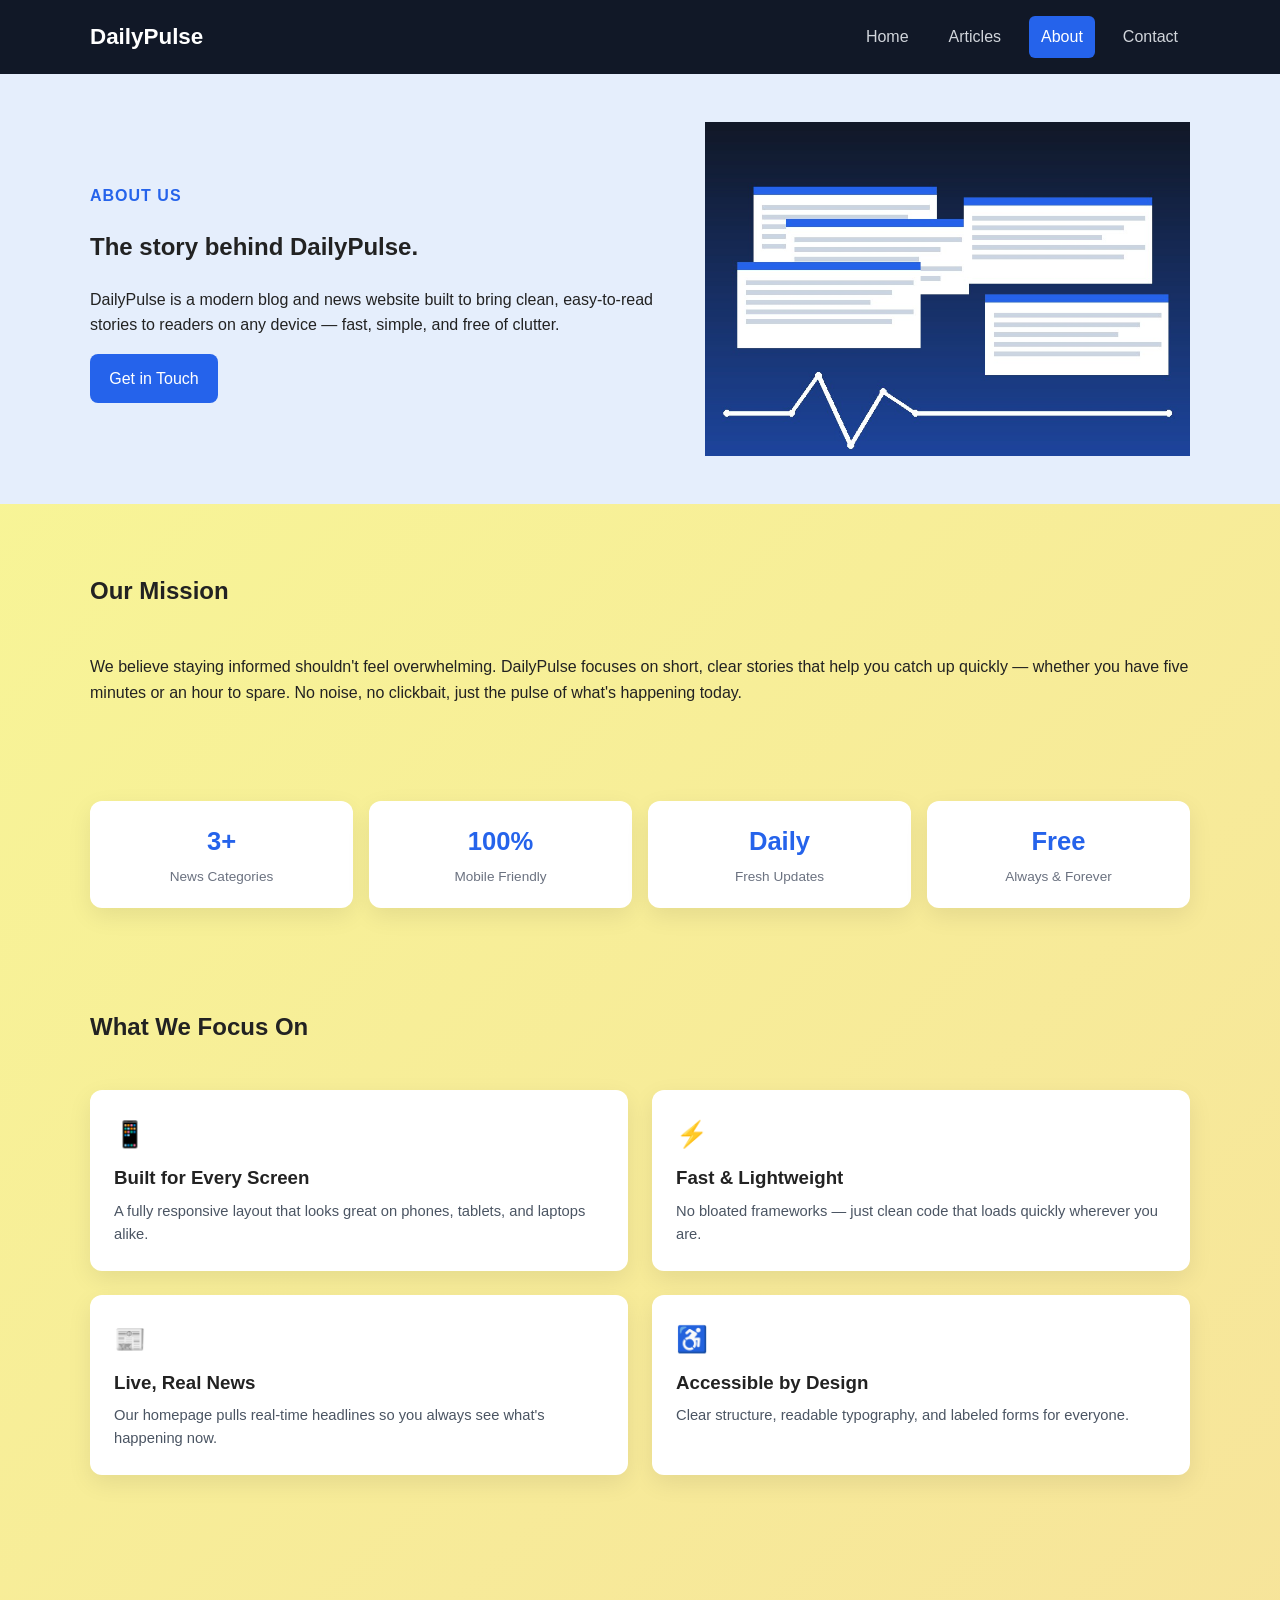
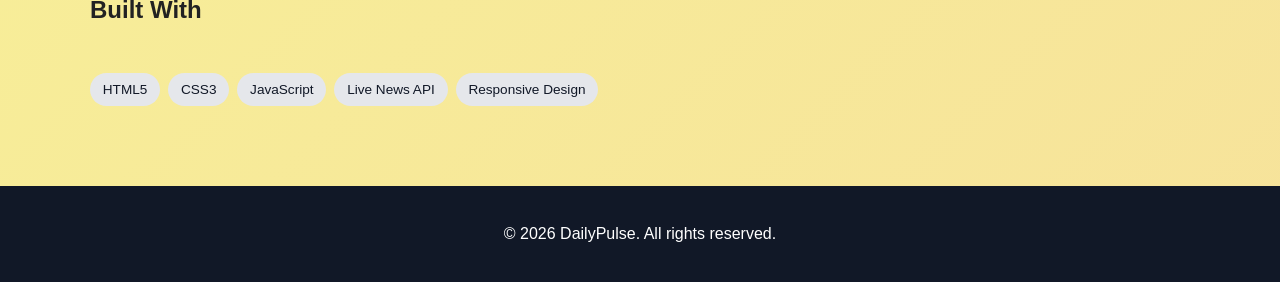
==== commit 951cbdd3: "Update about.html" ====
--- a/about.html
+++ b/about.html
@@ -40,7 +40,7 @@
           <a href="contact.html" class="btn">Get in Touch</a>
         </div>
         <div class="hero-image">
-          <img src="hero(2).jpg?v=2" alt="DailyPulse team at work" loading="lazy" />
+          <img src="hero.jpg?v=2" alt="DailyPulse team at work" loading="lazy" />
         </div>
       </div>
     </section>
